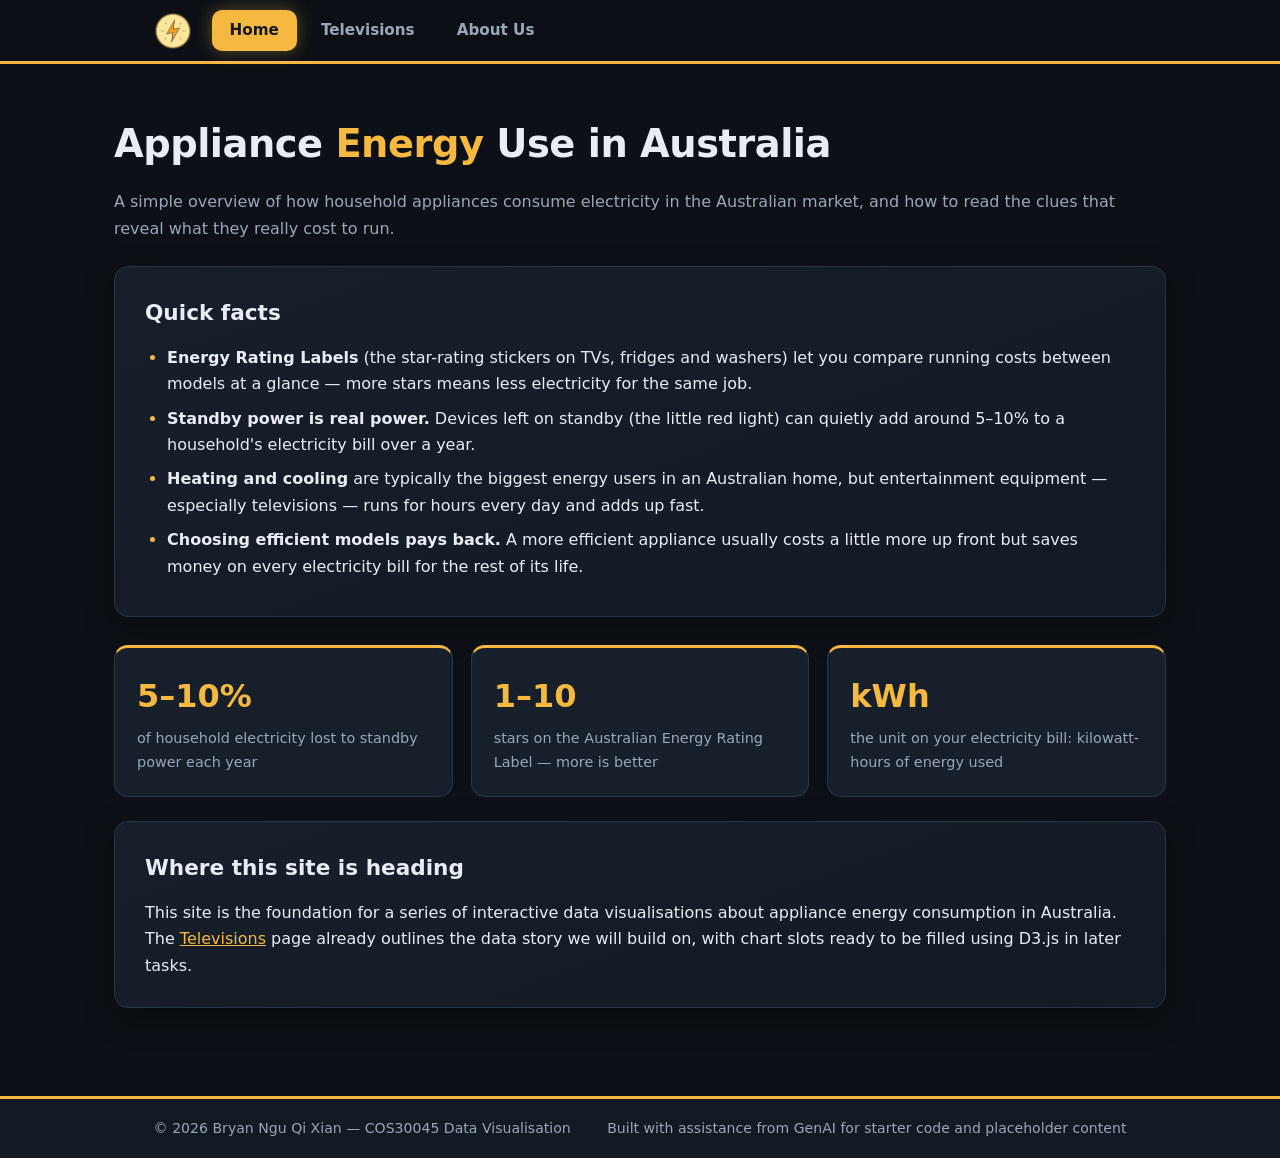
==== index.html @ 8b9cda6d "COS30045" ====
<!DOCTYPE html>
<html lang="en">
<head>
  <meta charset="UTF-8">
  <meta name="viewport" content="width=device-width, initial-scale=1.0">
  <title>Home | Appliance Energy Use in Australia</title>
  <link rel="icon" href="images/PowerIcon.png" type="image/svg+xml">
  <link rel="stylesheet" href="css/styles.css">
</head>
<body>
  <nav class="topnav">
    <a class="logo" href="index.html" title="Home"><img src="images/PowerIcon.png" alt="Power logo"></a>
    <a class="navlink" href="index.html">Home</a>
    <a class="navlink" href="televisions.html">Televisions</a>
    <a class="navlink" href="about.html">About Us</a>
  </nav>

  <main>
    <div class="page">
      <h1>Appliance <span>Energy</span> Use in Australia</h1>
      <p class="lede">A simple overview of how household appliances consume electricity
        in the Australian market, and how to read the clues that reveal what they
        really cost to run.</p>

      <section class="card">
        <h2>Quick facts</h2>
        <ul>
          <li><strong>Energy Rating Labels</strong> (the star-rating stickers on TVs,
            fridges and washers) let you compare running costs between models at a glance
            &mdash; more stars means less electricity for the same job.</li>
          <li><strong>Standby power is real power.</strong> Devices left on standby
            (the little red light) can quietly add around 5&ndash;10% to a household's
            electricity bill over a year.</li>
          <li><strong>Heating and cooling</strong> are typically the biggest energy
            users in an Australian home, but entertainment equipment &mdash; especially
            televisions &mdash; runs for hours every day and adds up fast.</li>
          <li><strong>Choosing efficient models pays back.</strong> A more efficient
            appliance usually costs a little more up front but saves money on every
            electricity bill for the rest of its life.</li>
        </ul>
      </section>

      <section class="stats">
        <div class="stat">
          <div class="num">5&ndash;10%</div>
          <div class="lbl">of household electricity lost to standby power each year</div>
        </div>
        <div class="stat">
          <div class="num">1&ndash;10</div>
          <div class="lbl">stars on the Australian Energy Rating Label &mdash; more is better</div>
        </div>
        <div class="stat">
          <div class="num">kWh</div>
          <div class="lbl">the unit on your electricity bill: kilowatt-hours of energy used</div>
        </div>
      </section>

      <section class="card">
        <h2>Where this site is heading</h2>
        <p>This site is the foundation for a series of interactive data visualisations
          about appliance energy consumption in Australia. The
          <a href="televisions.html" style="color: var(--accent);">Televisions</a> page
          already outlines the data story we will build on, with chart slots ready to be
          filled using D3.js in later tasks.</p>
      </section>
    </div>
  </main>
  <footer>
    <span>&copy; <span data-year>2026</span> Bryan Ngu Qi Xian &mdash; COS30045 Data Visualisation</span>
    <span>Built with assistance from GenAI for starter code and placeholder content</span>
  </footer>
  <script src="js/script.js"></script>
</body>
</html>
---- css/styles.css ----
:root {
  --bg: #0d1117;
  --bg-soft: #131a23;
  --surface: #171f2b;
  --surface-2: #1d2735;
  --border: #2a3646;
  --text: #e8edf4;
  --text-dim: #9aa7b8;
  --accent: #f5b942;        /* electric amber, echoes the lightning logo */
  --accent-soft: rgba(245, 185, 66, 0.14);
  --accent-2: #38bdf8;      /* cool cyan for data accents */
  --radius: 14px;
}

* { margin: 0; padding: 0; box-sizing: border-box; }

body {
  font-family: "Segoe UI", system-ui, -apple-system, Roboto, sans-serif;
  background: var(--bg);
  color: var(--text);
  line-height: 1.65;
  min-height: 100vh;
  display: flex;
  flex-direction: column;
}

main { flex: 1; }

/* ---------- Top navigation ---------- */
.topnav {
  position: sticky;
  top: 0;
  z-index: 50;
  display: flex;
  align-items: center;
  gap: 6px;
  padding: 10px clamp(16px, 12vw, 220px);
  background: rgba(13, 17, 23, 0.85);
  backdrop-filter: blur(8px);
  border-bottom: 1px solid var(--border);
  border-bottom: 3px solid var(--accent);
}

.topnav .logo { margin-right: 14px; line-height: 0; }
.topnav .logo img {
  height: 38px;
  width: 38px;
  border-radius: 50%;
  transition: transform 0.25s ease, box-shadow 0.25s ease;
}
.topnav .logo:hover img {
  transform: rotate(-12deg) scale(1.08);
  box-shadow: 0 0 14px rgba(245, 185, 66, 0.6);
}

.topnav a.navlink {
  color: var(--text-dim);
  text-decoration: none;
  font-weight: 600;
  font-size: 0.95rem;
  padding: 8px 18px;
  border-radius: 10px;
  transition: color 0.2s ease, background 0.2s ease;
}

/* mouse-over feedback */
.topnav a.navlink:hover {
  color: var(--accent);
  background: var(--accent-soft);
}

/* feedback about current page */
.topnav a.navlink.active {
  color: #131a23;
  background: var(--accent);
  box-shadow: 0 0 16px rgba(245, 185, 66, 0.35);
}

/* ---------- Layout ---------- */
.page {
  max-width: 1100px;
  margin: 0 auto;
  padding: 48px 24px 64px;
}

.page h1 {
  font-size: clamp(1.7rem, 3.2vw, 2.4rem);
  letter-spacing: -0.5px;
  margin-bottom: 14px;
}

.page h1 span { color: var(--accent); }

.page h2 { margin: 38px 0 14px; font-size: 1.35rem; }
.page h3 { margin: 26px 0 10px; font-size: 1.1rem; color: var(--accent-2); }

.lede { color: var(--text-dim); max-width: 150ch; }

/* ---------- Cards ---------- */
.card {
  background: linear-gradient(160deg, var(--surface), var(--bg-soft));
  border: 1px solid var(--border);
  border-radius: var(--radius);
  padding: 28px 30px;
  margin: 24px 0;
  box-shadow: 0 10px 30px rgba(0, 0, 0, 0.35);
}

.card ul { margin: 10px 0 0 22px; }
.card li { margin: 8px 0; }
.card li::marker { color: var(--accent); }

.card h2 { margin-top: 0; }

/* ---------- Stat tiles (home page) ---------- */
.stats {
  display: grid;
  grid-template-columns: repeat(auto-fit, minmax(220px, 1fr));
  gap: 18px;
  margin: 28px 0 8px;
}

.stat {
  background: var(--surface);
  border: 1px solid var(--border);
  border-top: 3px solid var(--accent);
  border-radius: var(--radius);
  padding: 22px;
  transition: transform 0.2s ease, border-color 0.2s ease;
}
.stat:hover { transform: translateY(-4px); border-color: var(--accent); }
.stat .num { font-size: 2rem; font-weight: 800; color: var(--accent); }
.stat .lbl { color: var(--text-dim); font-size: 0.9rem; margin-top: 4px; }


/* ---------- Key questions list ---------- */
.qlist { margin: 6px 0 0 20px; }
.qlist li { margin: 10px 0; padding-left: 6px; }
.qlist li::marker { color: var(--accent); font-weight: 800; }

/* ---------- Chart and Answer Container ---------- */
.chart-card {
    background: var(--surface);
    border: 1px solid var(--border);
    border-radius: var(--radius);
    padding: 24px;
    margin: 28px 0;
    box-shadow: 0 10px 30px rgba(0, 0, 0, 0.35);
}

.chart-holder {
    display: flex;
    justify-content: center;
    align-items: center;
    width: 100%;
    margin: 0 auto 18px auto;
    padding: 12px;
    background-color: #ffffff; /* Keeps chart visuals crisp */
    border: 1px solid var(--border);
    border-radius: 10px;
}

.chart-holder img.chart-image {
    max-width: 100%;
    height: auto;
    display: block;
    border-radius: 4px;
}

/* Descriptive answer box matching your theme */
.chart-answer {
    background: var(--bg-soft);
    border-left: 3px solid var(--accent-2);
    padding: 14px 18px;
    border-radius: 0 10px 10px 0;
    color: var(--text);
    font-size: 0.95rem;
}

.chart-answer strong {
    color: var(--accent);
}

/* Styling to ensure the inserted image scales cleanly */
.chart-holder img.chart-image {
    max-width: 100%;
    height: auto;
    display: block;
    border-radius: 4px;
}

.chart-card h2 {
    margin-top: 0;
}

/* ---------- Footer ---------- */
footer {
  border-top: 3px solid var(--accent);
  background: var(--bg-soft);
  padding: 18px clamp(16px, 12vw, 220px);
  display: flex;
  flex-wrap: wrap;
  gap: 8px 24px;
  justify-content: space-between;
  color: var(--text-dim);
  font-size: 0.88rem;
}

@media (max-width: 640px) {
  .topnav { padding: 10px 16px; }
  .topnav a.navlink { padding: 8px 12px; font-size: 0.85rem; }
}
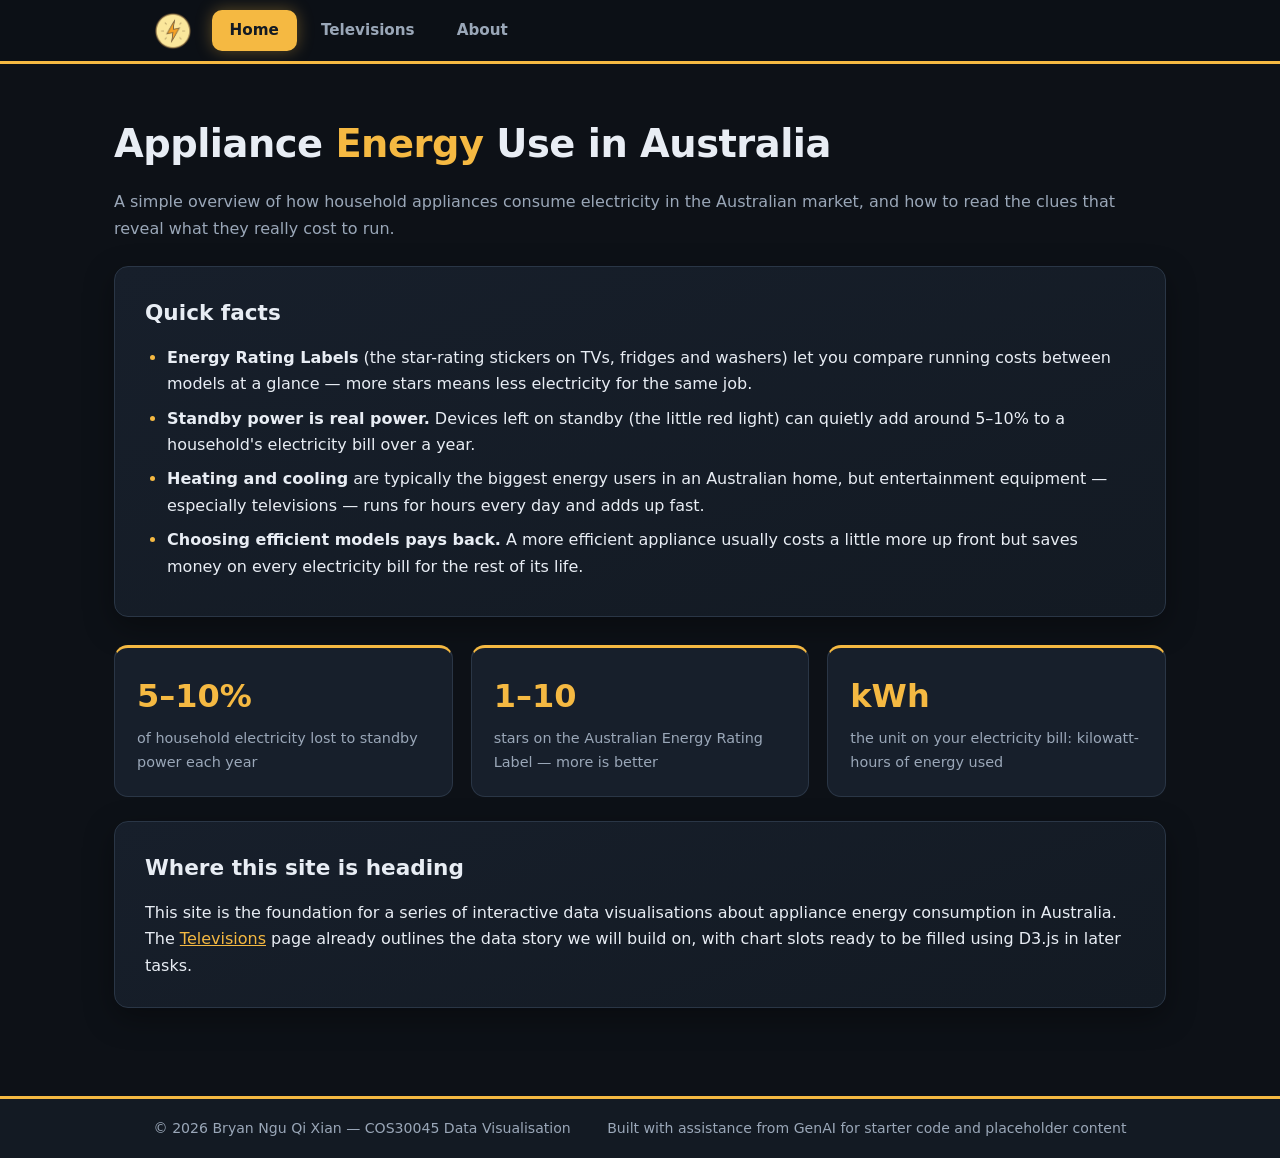
==== commit aebcc663: "Changes" ====
--- a/index.html
+++ b/index.html
@@ -10,9 +10,9 @@
 <body>
   <nav class="topnav">
     <a class="logo" href="index.html" title="Home"><img src="images/PowerIcon.png" alt="Power logo"></a>
-    <a class="navlink" href="index.html">Home</a>
-    <a class="navlink" href="televisions.html">Televisions</a>
-    <a class="navlink" href="about.html">About Us</a>
+    <a href="index.html" class="navlink">Home</a>
+    <a href="televisions.html" class="navlink">Televisions</a>
+    <a href="about.html" class="navlink">About</a>
   </nav>
 
   <main>
